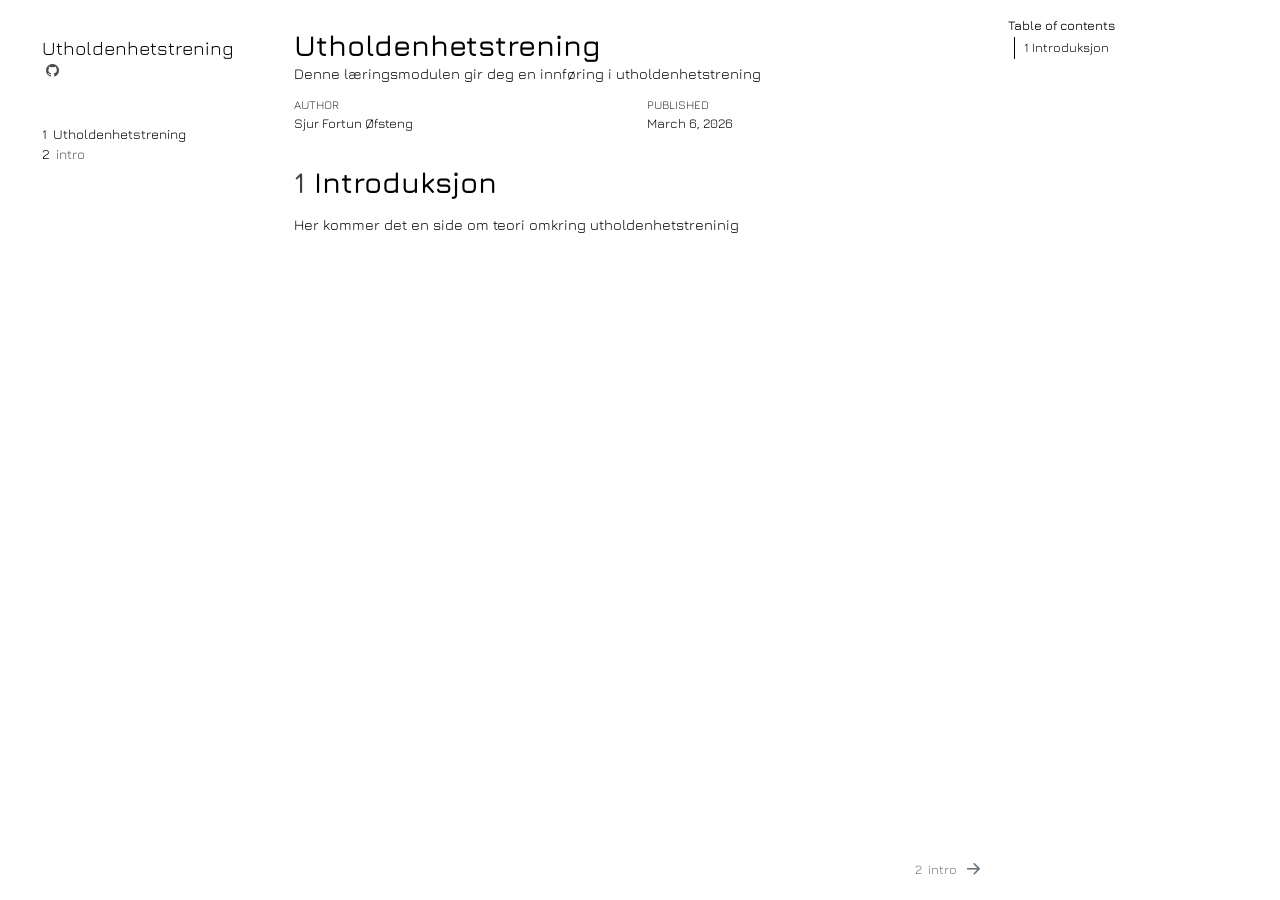
==== _book/index.html @ 1fb21ad9 "set up" ====
<!DOCTYPE html>
<html xmlns="http://www.w3.org/1999/xhtml" lang="en" xml:lang="en"><head>

<meta charset="utf-8">
<meta name="generator" content="quarto-1.8.25">

<meta name="viewport" content="width=device-width, initial-scale=1.0, user-scalable=yes">

<meta name="author" content="Sjur Fortun Øfsteng">
<meta name="dcterms.date" content="2026-03-06">
<meta name="description" content="Denne læringsmodulen gir deg en innføring i utholdenhetstrening">

<title>Utholdenhetstrening</title>
<style>
code{white-space: pre-wrap;}
span.smallcaps{font-variant: small-caps;}
div.columns{display: flex; gap: min(4vw, 1.5em);}
div.column{flex: auto; overflow-x: auto;}
div.hanging-indent{margin-left: 1.5em; text-indent: -1.5em;}
ul.task-list{list-style: none;}
ul.task-list li input[type="checkbox"] {
  width: 0.8em;
  margin: 0 0.8em 0.2em -1em; /* quarto-specific, see https://github.com/quarto-dev/quarto-cli/issues/4556 */ 
  vertical-align: middle;
}
</style>


<script src="site_libs/quarto-nav/quarto-nav.js"></script>
<script src="site_libs/quarto-nav/headroom.min.js"></script>
<script src="site_libs/clipboard/clipboard.min.js"></script>
<script src="site_libs/quarto-search/autocomplete.umd.js"></script>
<script src="site_libs/quarto-search/fuse.min.js"></script>
<script src="site_libs/quarto-search/quarto-search.js"></script>
<meta name="quarto:offset" content="./">
<link href="./01-intro.html" rel="next">
<script src="site_libs/quarto-html/quarto.js" type="module"></script>
<script src="site_libs/quarto-html/tabsets/tabsets.js" type="module"></script>
<script src="site_libs/quarto-html/axe/axe-check.js" type="module"></script>
<script src="site_libs/quarto-html/popper.min.js"></script>
<script src="site_libs/quarto-html/tippy.umd.min.js"></script>
<script src="site_libs/quarto-html/anchor.min.js"></script>
<link href="site_libs/quarto-html/tippy.css" rel="stylesheet">
<link href="site_libs/quarto-html/quarto-syntax-highlighting-7b89279ff1a6dce999919e0e67d4d9ec.css" rel="stylesheet" class="quarto-color-scheme" id="quarto-text-highlighting-styles">
<link href="site_libs/quarto-html/quarto-syntax-highlighting-dark-707d8167ce6003fca903bfe2be84ab7f.css" rel="stylesheet" class="quarto-color-scheme quarto-color-alternate" id="quarto-text-highlighting-styles">
<link href="site_libs/quarto-html/quarto-syntax-highlighting-7b89279ff1a6dce999919e0e67d4d9ec.css" rel="stylesheet" class="quarto-color-scheme-extra" id="quarto-text-highlighting-styles">
<script src="site_libs/bootstrap/bootstrap.min.js"></script>
<link href="site_libs/bootstrap/bootstrap-icons.css" rel="stylesheet">
<link href="site_libs/bootstrap/bootstrap-09a866b5fc43fedd8d97cc95d4bc266a.min.css" rel="stylesheet" append-hash="true" class="quarto-color-scheme" id="quarto-bootstrap" data-mode="light">
<link href="site_libs/bootstrap/bootstrap-dark-09a866b5fc43fedd8d97cc95d4bc266a.min.css" rel="stylesheet" append-hash="true" class="quarto-color-scheme quarto-color-alternate" id="quarto-bootstrap" data-mode="light">
<link href="site_libs/bootstrap/bootstrap-09a866b5fc43fedd8d97cc95d4bc266a.min.css" rel="stylesheet" append-hash="true" class="quarto-color-scheme-extra" id="quarto-bootstrap" data-mode="light">
<script id="quarto-search-options" type="application/json">{
  "location": "sidebar",
  "copy-button": false,
  "collapse-after": 3,
  "panel-placement": "start",
  "type": "textbox",
  "limit": 50,
  "keyboard-shortcut": [
    "f",
    "/",
    "s"
  ],
  "show-item-context": false,
  "language": {
    "search-no-results-text": "No results",
    "search-matching-documents-text": "matching documents",
    "search-copy-link-title": "Copy link to search",
    "search-hide-matches-text": "Hide additional matches",
    "search-more-match-text": "more match in this document",
    "search-more-matches-text": "more matches in this document",
    "search-clear-button-title": "Clear",
    "search-text-placeholder": "",
    "search-detached-cancel-button-title": "Cancel",
    "search-submit-button-title": "Submit",
    "search-label": "Search"
  }
}</script>


</head>

<body class="nav-sidebar floating quarto-light">

<div id="quarto-search-results"></div>
  <header id="quarto-header" class="headroom fixed-top">
  <nav class="quarto-secondary-nav">
    <div class="container-fluid d-flex">
      <button type="button" class="quarto-btn-toggle btn" data-bs-toggle="collapse" role="button" data-bs-target=".quarto-sidebar-collapse-item" aria-controls="quarto-sidebar" aria-expanded="false" aria-label="Toggle sidebar navigation" onclick="if (window.quartoToggleHeadroom) { window.quartoToggleHeadroom(); }">
        <i class="bi bi-layout-text-sidebar-reverse"></i>
      </button>
        <nav class="quarto-page-breadcrumbs" aria-label="breadcrumb"><ol class="breadcrumb"><li class="breadcrumb-item"><a href="./index.html"><span class="chapter-number">1</span>&nbsp; <span class="chapter-title">Utholdenhetstrening</span></a></li></ol></nav>
        <a class="flex-grow-1" role="navigation" data-bs-toggle="collapse" data-bs-target=".quarto-sidebar-collapse-item" aria-controls="quarto-sidebar" aria-expanded="false" aria-label="Toggle sidebar navigation" onclick="if (window.quartoToggleHeadroom) { window.quartoToggleHeadroom(); }">      
        </a>
      <button type="button" class="btn quarto-search-button" aria-label="Search" onclick="window.quartoOpenSearch();">
        <i class="bi bi-search"></i>
      </button>
    </div>
  </nav>
</header>
<!-- content -->
<div id="quarto-content" class="quarto-container page-columns page-rows-contents page-layout-article">
<!-- sidebar -->
  <nav id="quarto-sidebar" class="sidebar collapse collapse-horizontal quarto-sidebar-collapse-item sidebar-navigation floating overflow-auto">
    <div class="pt-lg-2 mt-2 text-left sidebar-header sidebar-header-stacked">
      <a href="./index.html" class="sidebar-logo-link">
      </a>
    <div class="sidebar-title mb-0 py-0">
      <a href="./">Utholdenhetstrening</a> 
        <div class="sidebar-tools-main">
    <a href="https://github.com/sjurjo/mit-end" title="Source Code" class="quarto-navigation-tool px-1" aria-label="Source Code"><i class="bi bi-github"></i></a>
</div>
    </div>
      </div>
        <div class="mt-2 flex-shrink-0 align-items-center">
        <div class="sidebar-search">
        <div id="quarto-search" class="" title="Search"></div>
        </div>
        </div>
    <div class="sidebar-menu-container"> 
    <ul class="list-unstyled mt-1">
        <li class="sidebar-item">
  <div class="sidebar-item-container"> 
  <a href="./index.html" class="sidebar-item-text sidebar-link active">
 <span class="menu-text"><span class="chapter-number">1</span>&nbsp; <span class="chapter-title">Utholdenhetstrening</span></span></a>
  </div>
</li>
        <li class="sidebar-item">
  <div class="sidebar-item-container"> 
  <a href="./01-intro.html" class="sidebar-item-text sidebar-link">
 <span class="menu-text"><span class="chapter-number">2</span>&nbsp; <span class="chapter-title">intro</span></span></a>
  </div>
</li>
    </ul>
    </div>
</nav>
<div id="quarto-sidebar-glass" class="quarto-sidebar-collapse-item" data-bs-toggle="collapse" data-bs-target=".quarto-sidebar-collapse-item"></div>
<!-- margin-sidebar -->
    <div id="quarto-margin-sidebar" class="sidebar margin-sidebar">
        <nav id="TOC" role="doc-toc" class="toc-active">
    <h2 id="toc-title">Table of contents</h2>
   
  <ul>
  <li><a href="#introduksjon" id="toc-introduksjon" class="nav-link active" data-scroll-target="#introduksjon"><span class="header-section-number">1</span> Introduksjon</a></li>
  </ul>
</nav>
    </div>
<!-- main -->
<main class="content" id="quarto-document-content">

<header id="title-block-header" class="quarto-title-block default">
<div class="quarto-title">
<h1 class="title">Utholdenhetstrening</h1>
</div>

<div>
  <div class="description">
    Denne læringsmodulen gir deg en innføring i utholdenhetstrening
  </div>
</div>


<div class="quarto-title-meta">

    <div>
    <div class="quarto-title-meta-heading">Author</div>
    <div class="quarto-title-meta-contents">
             <p>Sjur Fortun Øfsteng </p>
          </div>
  </div>
    
    <div>
    <div class="quarto-title-meta-heading">Published</div>
    <div class="quarto-title-meta-contents">
      <p class="date">March 6, 2026</p>
    </div>
  </div>
  
    
  </div>
  


</header>


<section id="introduksjon" class="level1" data-number="1">
<h1 data-number="1"><span class="header-section-number">1</span> Introduksjon</h1>
<p>Her kommer det en side om teori omkring utholdenhetstreninig</p>


</section>

</main> <!-- /main -->
<script id="quarto-html-after-body" type="application/javascript">
  window.document.addEventListener("DOMContentLoaded", function (event) {
    const icon = "";
    const anchorJS = new window.AnchorJS();
    anchorJS.options = {
      placement: 'right',
      icon: icon
    };
    anchorJS.add('.anchored');
    const isCodeAnnotation = (el) => {
      for (const clz of el.classList) {
        if (clz.startsWith('code-annotation-')) {                     
          return true;
        }
      }
      return false;
    }
    const onCopySuccess = function(e) {
      // button target
      const button = e.trigger;
      // don't keep focus
      button.blur();
      // flash "checked"
      button.classList.add('code-copy-button-checked');
      var currentTitle = button.getAttribute("title");
      button.setAttribute("title", "Copied!");
      let tooltip;
      if (window.bootstrap) {
        button.setAttribute("data-bs-toggle", "tooltip");
        button.setAttribute("data-bs-placement", "left");
        button.setAttribute("data-bs-title", "Copied!");
        tooltip = new bootstrap.Tooltip(button, 
          { trigger: "manual", 
            customClass: "code-copy-button-tooltip",
            offset: [0, -8]});
        tooltip.show();    
      }
      setTimeout(function() {
        if (tooltip) {
          tooltip.hide();
          button.removeAttribute("data-bs-title");
          button.removeAttribute("data-bs-toggle");
          button.removeAttribute("data-bs-placement");
        }
        button.setAttribute("title", currentTitle);
        button.classList.remove('code-copy-button-checked');
      }, 1000);
      // clear code selection
      e.clearSelection();
    }
    const getTextToCopy = function(trigger) {
      const outerScaffold = trigger.parentElement.cloneNode(true);
      const codeEl = outerScaffold.querySelector('code');
      for (const childEl of codeEl.children) {
        if (isCodeAnnotation(childEl)) {
          childEl.remove();
        }
      }
      return codeEl.innerText;
    }
    const clipboard = new window.ClipboardJS('.code-copy-button:not([data-in-quarto-modal])', {
      text: getTextToCopy
    });
    clipboard.on('success', onCopySuccess);
    if (window.document.getElementById('quarto-embedded-source-code-modal')) {
      const clipboardModal = new window.ClipboardJS('.code-copy-button[data-in-quarto-modal]', {
        text: getTextToCopy,
        container: window.document.getElementById('quarto-embedded-source-code-modal')
      });
      clipboardModal.on('success', onCopySuccess);
    }
      var localhostRegex = new RegExp(/^(?:http|https):\/\/localhost\:?[0-9]*\//);
      var mailtoRegex = new RegExp(/^mailto:/);
        var filterRegex = new RegExp('/' + window.location.host + '/');
      var isInternal = (href) => {
          return filterRegex.test(href) || localhostRegex.test(href) || mailtoRegex.test(href);
      }
      // Inspect non-navigation links and adorn them if external
     var links = window.document.querySelectorAll('a[href]:not(.nav-link):not(.navbar-brand):not(.toc-action):not(.sidebar-link):not(.sidebar-item-toggle):not(.pagination-link):not(.no-external):not([aria-hidden]):not(.dropdown-item):not(.quarto-navigation-tool):not(.about-link)');
      for (var i=0; i<links.length; i++) {
        const link = links[i];
        if (!isInternal(link.href)) {
          // undo the damage that might have been done by quarto-nav.js in the case of
          // links that we want to consider external
          if (link.dataset.originalHref !== undefined) {
            link.href = link.dataset.originalHref;
          }
        }
      }
    function tippyHover(el, contentFn, onTriggerFn, onUntriggerFn) {
      const config = {
        allowHTML: true,
        maxWidth: 500,
        delay: 100,
        arrow: false,
        appendTo: function(el) {
            return el.parentElement;
        },
        interactive: true,
        interactiveBorder: 10,
        theme: 'quarto',
        placement: 'bottom-start',
      };
      if (contentFn) {
        config.content = contentFn;
      }
      if (onTriggerFn) {
        config.onTrigger = onTriggerFn;
      }
      if (onUntriggerFn) {
        config.onUntrigger = onUntriggerFn;
      }
      window.tippy(el, config); 
    }
    const noterefs = window.document.querySelectorAll('a[role="doc-noteref"]');
    for (var i=0; i<noterefs.length; i++) {
      const ref = noterefs[i];
      tippyHover(ref, function() {
        // use id or data attribute instead here
        let href = ref.getAttribute('data-footnote-href') || ref.getAttribute('href');
        try { href = new URL(href).hash; } catch {}
        const id = href.replace(/^#\/?/, "");
        const note = window.document.getElementById(id);
        if (note) {
          return note.innerHTML;
        } else {
          return "";
        }
      });
    }
    const xrefs = window.document.querySelectorAll('a.quarto-xref');
    const processXRef = (id, note) => {
      // Strip column container classes
      const stripColumnClz = (el) => {
        el.classList.remove("page-full", "page-columns");
        if (el.children) {
          for (const child of el.children) {
            stripColumnClz(child);
          }
        }
      }
      stripColumnClz(note)
      if (id === null || id.startsWith('sec-')) {
        // Special case sections, only their first couple elements
        const container = document.createElement("div");
        if (note.children && note.children.length > 2) {
          container.appendChild(note.children[0].cloneNode(true));
          for (let i = 1; i < note.children.length; i++) {
            const child = note.children[i];
            if (child.tagName === "P" && child.innerText === "") {
              continue;
            } else {
              container.appendChild(child.cloneNode(true));
              break;
            }
          }
          if (window.Quarto?.typesetMath) {
            window.Quarto.typesetMath(container);
          }
          return container.innerHTML
        } else {
          if (window.Quarto?.typesetMath) {
            window.Quarto.typesetMath(note);
          }
          return note.innerHTML;
        }
      } else {
        // Remove any anchor links if they are present
        const anchorLink = note.querySelector('a.anchorjs-link');
        if (anchorLink) {
          anchorLink.remove();
        }
        if (window.Quarto?.typesetMath) {
          window.Quarto.typesetMath(note);
        }
        if (note.classList.contains("callout")) {
          return note.outerHTML;
        } else {
          return note.innerHTML;
        }
      }
    }
    for (var i=0; i<xrefs.length; i++) {
      const xref = xrefs[i];
      tippyHover(xref, undefined, function(instance) {
        instance.disable();
        let url = xref.getAttribute('href');
        let hash = undefined; 
        if (url.startsWith('#')) {
          hash = url;
        } else {
          try { hash = new URL(url).hash; } catch {}
        }
        if (hash) {
          const id = hash.replace(/^#\/?/, "");
          const note = window.document.getElementById(id);
          if (note !== null) {
            try {
              const html = processXRef(id, note.cloneNode(true));
              instance.setContent(html);
            } finally {
              instance.enable();
              instance.show();
            }
          } else {
            // See if we can fetch this
            fetch(url.split('#')[0])
            .then(res => res.text())
            .then(html => {
              const parser = new DOMParser();
              const htmlDoc = parser.parseFromString(html, "text/html");
              const note = htmlDoc.getElementById(id);
              if (note !== null) {
                const html = processXRef(id, note);
                instance.setContent(html);
              } 
            }).finally(() => {
              instance.enable();
              instance.show();
            });
          }
        } else {
          // See if we can fetch a full url (with no hash to target)
          // This is a special case and we should probably do some content thinning / targeting
          fetch(url)
          .then(res => res.text())
          .then(html => {
            const parser = new DOMParser();
            const htmlDoc = parser.parseFromString(html, "text/html");
            const note = htmlDoc.querySelector('main.content');
            if (note !== null) {
              // This should only happen for chapter cross references
              // (since there is no id in the URL)
              // remove the first header
              if (note.children.length > 0 && note.children[0].tagName === "HEADER") {
                note.children[0].remove();
              }
              const html = processXRef(null, note);
              instance.setContent(html);
            } 
          }).finally(() => {
            instance.enable();
            instance.show();
          });
        }
      }, function(instance) {
      });
    }
        let selectedAnnoteEl;
        const selectorForAnnotation = ( cell, annotation) => {
          let cellAttr = 'data-code-cell="' + cell + '"';
          let lineAttr = 'data-code-annotation="' +  annotation + '"';
          const selector = 'span[' + cellAttr + '][' + lineAttr + ']';
          return selector;
        }
        const selectCodeLines = (annoteEl) => {
          const doc = window.document;
          const targetCell = annoteEl.getAttribute("data-target-cell");
          const targetAnnotation = annoteEl.getAttribute("data-target-annotation");
          const annoteSpan = window.document.querySelector(selectorForAnnotation(targetCell, targetAnnotation));
          const lines = annoteSpan.getAttribute("data-code-lines").split(",");
          const lineIds = lines.map((line) => {
            return targetCell + "-" + line;
          })
          let top = null;
          let height = null;
          let parent = null;
          if (lineIds.length > 0) {
              //compute the position of the single el (top and bottom and make a div)
              const el = window.document.getElementById(lineIds[0]);
              top = el.offsetTop;
              height = el.offsetHeight;
              parent = el.parentElement.parentElement;
            if (lineIds.length > 1) {
              const lastEl = window.document.getElementById(lineIds[lineIds.length - 1]);
              const bottom = lastEl.offsetTop + lastEl.offsetHeight;
              height = bottom - top;
            }
            if (top !== null && height !== null && parent !== null) {
              // cook up a div (if necessary) and position it 
              let div = window.document.getElementById("code-annotation-line-highlight");
              if (div === null) {
                div = window.document.createElement("div");
                div.setAttribute("id", "code-annotation-line-highlight");
                div.style.position = 'absolute';
                parent.appendChild(div);
              }
              div.style.top = top - 2 + "px";
              div.style.height = height + 4 + "px";
              div.style.left = 0;
              let gutterDiv = window.document.getElementById("code-annotation-line-highlight-gutter");
              if (gutterDiv === null) {
                gutterDiv = window.document.createElement("div");
                gutterDiv.setAttribute("id", "code-annotation-line-highlight-gutter");
                gutterDiv.style.position = 'absolute';
                const codeCell = window.document.getElementById(targetCell);
                const gutter = codeCell.querySelector('.code-annotation-gutter');
                gutter.appendChild(gutterDiv);
              }
              gutterDiv.style.top = top - 2 + "px";
              gutterDiv.style.height = height + 4 + "px";
            }
            selectedAnnoteEl = annoteEl;
          }
        };
        const unselectCodeLines = () => {
          const elementsIds = ["code-annotation-line-highlight", "code-annotation-line-highlight-gutter"];
          elementsIds.forEach((elId) => {
            const div = window.document.getElementById(elId);
            if (div) {
              div.remove();
            }
          });
          selectedAnnoteEl = undefined;
        };
          // Handle positioning of the toggle
      window.addEventListener(
        "resize",
        throttle(() => {
          elRect = undefined;
          if (selectedAnnoteEl) {
            selectCodeLines(selectedAnnoteEl);
          }
        }, 10)
      );
      function throttle(fn, ms) {
      let throttle = false;
      let timer;
        return (...args) => {
          if(!throttle) { // first call gets through
              fn.apply(this, args);
              throttle = true;
          } else { // all the others get throttled
              if(timer) clearTimeout(timer); // cancel #2
              timer = setTimeout(() => {
                fn.apply(this, args);
                timer = throttle = false;
              }, ms);
          }
        };
      }
        // Attach click handler to the DT
        const annoteDls = window.document.querySelectorAll('dt[data-target-cell]');
        for (const annoteDlNode of annoteDls) {
          annoteDlNode.addEventListener('click', (event) => {
            const clickedEl = event.target;
            if (clickedEl !== selectedAnnoteEl) {
              unselectCodeLines();
              const activeEl = window.document.querySelector('dt[data-target-cell].code-annotation-active');
              if (activeEl) {
                activeEl.classList.remove('code-annotation-active');
              }
              selectCodeLines(clickedEl);
              clickedEl.classList.add('code-annotation-active');
            } else {
              // Unselect the line
              unselectCodeLines();
              clickedEl.classList.remove('code-annotation-active');
            }
          });
        }
    const findCites = (el) => {
      const parentEl = el.parentElement;
      if (parentEl) {
        const cites = parentEl.dataset.cites;
        if (cites) {
          return {
            el,
            cites: cites.split(' ')
          };
        } else {
          return findCites(el.parentElement)
        }
      } else {
        return undefined;
      }
    };
    var bibliorefs = window.document.querySelectorAll('a[role="doc-biblioref"]');
    for (var i=0; i<bibliorefs.length; i++) {
      const ref = bibliorefs[i];
      const citeInfo = findCites(ref);
      if (citeInfo) {
        tippyHover(citeInfo.el, function() {
          var popup = window.document.createElement('div');
          citeInfo.cites.forEach(function(cite) {
            var citeDiv = window.document.createElement('div');
            citeDiv.classList.add('hanging-indent');
            citeDiv.classList.add('csl-entry');
            var biblioDiv = window.document.getElementById('ref-' + cite);
            if (biblioDiv) {
              citeDiv.innerHTML = biblioDiv.innerHTML;
            }
            popup.appendChild(citeDiv);
          });
          return popup.innerHTML;
        });
      }
    }
  });
  </script>
<nav class="page-navigation">
  <div class="nav-page nav-page-previous">
  </div>
  <div class="nav-page nav-page-next">
      <a href="./01-intro.html" class="pagination-link" aria-label="intro">
        <span class="nav-page-text"><span class="chapter-number">2</span>&nbsp; <span class="chapter-title">intro</span></span> <i class="bi bi-arrow-right-short"></i>
      </a>
  </div>
</nav>
</div> <!-- /content -->




</body></html>
---- _book/site_libs/quarto-html/tippy.css ----
.tippy-box[data-animation=fade][data-state=hidden]{opacity:0}[data-tippy-root]{max-width:calc(100vw - 10px)}.tippy-box{position:relative;background-color:#333;color:#fff;border-radius:4px;font-size:14px;line-height:1.4;white-space:normal;outline:0;transition-property:transform,visibility,opacity}.tippy-box[data-placement^=top]>.tippy-arrow{bottom:0}.tippy-box[data-placement^=top]>.tippy-arrow:before{bottom:-7px;left:0;border-width:8px 8px 0;border-top-color:initial;transform-origin:center top}.tippy-box[data-placement^=bottom]>.tippy-arrow{top:0}.tippy-box[data-placement^=bottom]>.tippy-arrow:before{top:-7px;left:0;border-width:0 8px 8px;border-bottom-color:initial;transform-origin:center bottom}.tippy-box[data-placement^=left]>.tippy-arrow{right:0}.tippy-box[data-placement^=left]>.tippy-arrow:before{border-width:8px 0 8px 8px;border-left-color:initial;right:-7px;transform-origin:center left}.tippy-box[data-placement^=right]>.tippy-arrow{left:0}.tippy-box[data-placement^=right]>.tippy-arrow:before{left:-7px;border-width:8px 8px 8px 0;border-right-color:initial;transform-origin:center right}.tippy-box[data-inertia][data-state=visible]{transition-timing-function:cubic-bezier(.54,1.5,.38,1.11)}.tippy-arrow{width:16px;height:16px;color:#333}.tippy-arrow:before{content:"";position:absolute;border-color:transparent;border-style:solid}.tippy-content{position:relative;padding:5px 9px;z-index:1}
---- _book/site_libs/quarto-html/quarto-syntax-highlighting-7b89279ff1a6dce999919e0e67d4d9ec.css ----
/* quarto syntax highlight colors */
:root {
  --quarto-hl-ot-color: #003B4F;
  --quarto-hl-at-color: #657422;
  --quarto-hl-ss-color: #20794D;
  --quarto-hl-an-color: #5E5E5E;
  --quarto-hl-fu-color: #4758AB;
  --quarto-hl-st-color: #20794D;
  --quarto-hl-cf-color: #003B4F;
  --quarto-hl-op-color: #5E5E5E;
  --quarto-hl-er-color: #AD0000;
  --quarto-hl-bn-color: #AD0000;
  --quarto-hl-al-color: #AD0000;
  --quarto-hl-va-color: #111111;
  --quarto-hl-bu-color: inherit;
  --quarto-hl-ex-color: inherit;
  --quarto-hl-pp-color: #AD0000;
  --quarto-hl-in-color: #5E5E5E;
  --quarto-hl-vs-color: #20794D;
  --quarto-hl-wa-color: #5E5E5E;
  --quarto-hl-do-color: #5E5E5E;
  --quarto-hl-im-color: #00769E;
  --quarto-hl-ch-color: #20794D;
  --quarto-hl-dt-color: #AD0000;
  --quarto-hl-fl-color: #AD0000;
  --quarto-hl-co-color: #5E5E5E;
  --quarto-hl-cv-color: #5E5E5E;
  --quarto-hl-cn-color: #8f5902;
  --quarto-hl-sc-color: #5E5E5E;
  --quarto-hl-dv-color: #AD0000;
  --quarto-hl-kw-color: #003B4F;
}

/* other quarto variables */
:root {
  --quarto-font-monospace: SFMono-Regular, Menlo, Monaco, Consolas, "Liberation Mono", "Courier New", monospace;
}

/* syntax highlight based on Pandoc's rules */
pre > code.sourceCode > span {
  color: #003B4F;
}

code.sourceCode > span {
  color: #003B4F;
}

div.sourceCode,
div.sourceCode pre.sourceCode {
  color: #003B4F;
}

/* Normal */
code span {
  color: #003B4F;
}

/* Alert */
code span.al {
  color: #AD0000;
  font-style: inherit;
}

/* Annotation */
code span.an {
  color: #5E5E5E;
  font-style: inherit;
}

/* Attribute */
code span.at {
  color: #657422;
  font-style: inherit;
}

/* BaseN */
code span.bn {
  color: #AD0000;
  font-style: inherit;
}

/* BuiltIn */
code span.bu {
  font-style: inherit;
}

/* ControlFlow */
code span.cf {
  color: #003B4F;
  font-weight: bold;
  font-style: inherit;
}

/* Char */
code span.ch {
  color: #20794D;
  font-style: inherit;
}

/* Constant */
code span.cn {
  color: #8f5902;
  font-style: inherit;
}

/* Comment */
code span.co {
  color: #5E5E5E;
  font-style: inherit;
}

/* CommentVar */
code span.cv {
  color: #5E5E5E;
  font-style: italic;
}

/* Documentation */
code span.do {
  color: #5E5E5E;
  font-style: italic;
}

/* DataType */
code span.dt {
  color: #AD0000;
  font-style: inherit;
}

/* DecVal */
code span.dv {
  color: #AD0000;
  font-style: inherit;
}

/* Error */
code span.er {
  color: #AD0000;
  font-style: inherit;
}

/* Extension */
code span.ex {
  font-style: inherit;
}

/* Float */
code span.fl {
  color: #AD0000;
  font-style: inherit;
}

/* Function */
code span.fu {
  color: #4758AB;
  font-style: inherit;
}

/* Import */
code span.im {
  color: #00769E;
  font-style: inherit;
}

/* Information */
code span.in {
  color: #5E5E5E;
  font-style: inherit;
}

/* Keyword */
code span.kw {
  color: #003B4F;
  font-weight: bold;
  font-style: inherit;
}

/* Operator */
code span.op {
  color: #5E5E5E;
  font-style: inherit;
}

/* Other */
code span.ot {
  color: #003B4F;
  font-style: inherit;
}

/* Preprocessor */
code span.pp {
  color: #AD0000;
  font-style: inherit;
}

/* SpecialChar */
code span.sc {
  color: #5E5E5E;
  font-style: inherit;
}

/* SpecialString */
code span.ss {
  color: #20794D;
  font-style: inherit;
}

/* String */
code span.st {
  color: #20794D;
  font-style: inherit;
}

/* Variable */
code span.va {
  color: #111111;
  font-style: inherit;
}

/* VerbatimString */
code span.vs {
  color: #20794D;
  font-style: inherit;
}

/* Warning */
code span.wa {
  color: #5E5E5E;
  font-style: italic;
}

.prevent-inlining {
  content: "</";
}

/*# sourceMappingURL=3944bc705cfaf4c80e56f77c5205168a.css.map */
---- _book/site_libs/quarto-html/quarto-syntax-highlighting-dark-707d8167ce6003fca903bfe2be84ab7f.css ----
/* quarto syntax highlight colors */
:root {
  --quarto-hl-al-color: #f07178;
  --quarto-hl-an-color: #d4d0ab;
  --quarto-hl-at-color: #00e0e0;
  --quarto-hl-bn-color: #d4d0ab;
  --quarto-hl-bu-color: #abe338;
  --quarto-hl-ch-color: #abe338;
  --quarto-hl-co-color: #f8f8f2;
  --quarto-hl-cv-color: #ffd700;
  --quarto-hl-cn-color: #ffd700;
  --quarto-hl-cf-color: #ffa07a;
  --quarto-hl-dt-color: #ffa07a;
  --quarto-hl-dv-color: #d4d0ab;
  --quarto-hl-do-color: #f8f8f2;
  --quarto-hl-er-color: #f07178;
  --quarto-hl-ex-color: #00e0e0;
  --quarto-hl-fl-color: #d4d0ab;
  --quarto-hl-fu-color: #ffa07a;
  --quarto-hl-im-color: #abe338;
  --quarto-hl-in-color: #d4d0ab;
  --quarto-hl-kw-color: #ffa07a;
  --quarto-hl-op-color: #ffa07a;
  --quarto-hl-ot-color: #00e0e0;
  --quarto-hl-pp-color: #dcc6e0;
  --quarto-hl-re-color: #00e0e0;
  --quarto-hl-sc-color: #abe338;
  --quarto-hl-ss-color: #abe338;
  --quarto-hl-st-color: #abe338;
  --quarto-hl-va-color: #00e0e0;
  --quarto-hl-vs-color: #abe338;
  --quarto-hl-wa-color: #dcc6e0;
}

/* other quarto variables */
:root {
  --quarto-font-monospace: SFMono-Regular, Menlo, Monaco, Consolas, "Liberation Mono", "Courier New", monospace;
}

/* syntax highlight based on Pandoc's rules */
pre > code.sourceCode > span {
  color: #f8f8f2;
}

code.sourceCode > span {
  color: #f8f8f2;
}

div.sourceCode,
div.sourceCode pre.sourceCode {
  color: #f8f8f2;
}

/* Normal */
code span {
  color: #f8f8f2;
}

/* Alert */
code span.al {
  color: #f07178;
}

/* Annotation */
code span.an {
  color: #d4d0ab;
}

/* Attribute */
code span.at {
  color: #00e0e0;
}

/* BaseN */
code span.bn {
  color: #d4d0ab;
}

/* BuiltIn */
code span.bu {
  color: #abe338;
}

/* ControlFlow */
code span.cf {
  font-weight: bold;
  color: #ffa07a;
}

/* Char */
code span.ch {
  color: #abe338;
}

/* Constant */
code span.cn {
  color: #ffd700;
}

/* Comment */
code span.co {
  font-style: italic;
  color: #f8f8f2;
}

/* CommentVar */
code span.cv {
  color: #ffd700;
}

/* Documentation */
code span.do {
  color: #f8f8f2;
}

/* DataType */
code span.dt {
  color: #ffa07a;
}

/* DecVal */
code span.dv {
  color: #d4d0ab;
}

/* Error */
code span.er {
  color: #f07178;
  text-decoration: underline;
}

/* Extension */
code span.ex {
  font-weight: bold;
  color: #00e0e0;
}

/* Float */
code span.fl {
  color: #d4d0ab;
}

/* Function */
code span.fu {
  color: #ffa07a;
}

/* Import */
code span.im {
  color: #abe338;
}

/* Information */
code span.in {
  color: #d4d0ab;
}

/* Keyword */
code span.kw {
  font-weight: bold;
  color: #ffa07a;
}

/* Operator */
code span.op {
  color: #ffa07a;
}

/* Other */
code span.ot {
  color: #00e0e0;
}

/* Preprocessor */
code span.pp {
  color: #dcc6e0;
}

/* RegionMarker */
code span.re {
  background-color: #f8f8f2;
  color: #00e0e0;
}

/* SpecialChar */
code span.sc {
  color: #abe338;
}

/* SpecialString */
code span.ss {
  color: #abe338;
}

/* String */
code span.st {
  color: #abe338;
}

/* Variable */
code span.va {
  color: #00e0e0;
}

/* VerbatimString */
code span.vs {
  color: #abe338;
}

/* Warning */
code span.wa {
  color: #dcc6e0;
}

.prevent-inlining {
  content: "</";
}

/*# sourceMappingURL=f5ab3bb6f5ded8da9f12dd3a91d3da26.css.map */
---- _book/site_libs/quarto-html/quarto-syntax-highlighting-7b89279ff1a6dce999919e0e67d4d9ec.css ----
/* quarto syntax highlight colors */
:root {
  --quarto-hl-ot-color: #003B4F;
  --quarto-hl-at-color: #657422;
  --quarto-hl-ss-color: #20794D;
  --quarto-hl-an-color: #5E5E5E;
  --quarto-hl-fu-color: #4758AB;
  --quarto-hl-st-color: #20794D;
  --quarto-hl-cf-color: #003B4F;
  --quarto-hl-op-color: #5E5E5E;
  --quarto-hl-er-color: #AD0000;
  --quarto-hl-bn-color: #AD0000;
  --quarto-hl-al-color: #AD0000;
  --quarto-hl-va-color: #111111;
  --quarto-hl-bu-color: inherit;
  --quarto-hl-ex-color: inherit;
  --quarto-hl-pp-color: #AD0000;
  --quarto-hl-in-color: #5E5E5E;
  --quarto-hl-vs-color: #20794D;
  --quarto-hl-wa-color: #5E5E5E;
  --quarto-hl-do-color: #5E5E5E;
  --quarto-hl-im-color: #00769E;
  --quarto-hl-ch-color: #20794D;
  --quarto-hl-dt-color: #AD0000;
  --quarto-hl-fl-color: #AD0000;
  --quarto-hl-co-color: #5E5E5E;
  --quarto-hl-cv-color: #5E5E5E;
  --quarto-hl-cn-color: #8f5902;
  --quarto-hl-sc-color: #5E5E5E;
  --quarto-hl-dv-color: #AD0000;
  --quarto-hl-kw-color: #003B4F;
}

/* other quarto variables */
:root {
  --quarto-font-monospace: SFMono-Regular, Menlo, Monaco, Consolas, "Liberation Mono", "Courier New", monospace;
}

/* syntax highlight based on Pandoc's rules */
pre > code.sourceCode > span {
  color: #003B4F;
}

code.sourceCode > span {
  color: #003B4F;
}

div.sourceCode,
div.sourceCode pre.sourceCode {
  color: #003B4F;
}

/* Normal */
code span {
  color: #003B4F;
}

/* Alert */
code span.al {
  color: #AD0000;
  font-style: inherit;
}

/* Annotation */
code span.an {
  color: #5E5E5E;
  font-style: inherit;
}

/* Attribute */
code span.at {
  color: #657422;
  font-style: inherit;
}

/* BaseN */
code span.bn {
  color: #AD0000;
  font-style: inherit;
}

/* BuiltIn */
code span.bu {
  font-style: inherit;
}

/* ControlFlow */
code span.cf {
  color: #003B4F;
  font-weight: bold;
  font-style: inherit;
}

/* Char */
code span.ch {
  color: #20794D;
  font-style: inherit;
}

/* Constant */
code span.cn {
  color: #8f5902;
  font-style: inherit;
}

/* Comment */
code span.co {
  color: #5E5E5E;
  font-style: inherit;
}

/* CommentVar */
code span.cv {
  color: #5E5E5E;
  font-style: italic;
}

/* Documentation */
code span.do {
  color: #5E5E5E;
  font-style: italic;
}

/* DataType */
code span.dt {
  color: #AD0000;
  font-style: inherit;
}

/* DecVal */
code span.dv {
  color: #AD0000;
  font-style: inherit;
}

/* Error */
code span.er {
  color: #AD0000;
  font-style: inherit;
}

/* Extension */
code span.ex {
  font-style: inherit;
}

/* Float */
code span.fl {
  color: #AD0000;
  font-style: inherit;
}

/* Function */
code span.fu {
  color: #4758AB;
  font-style: inherit;
}

/* Import */
code span.im {
  color: #00769E;
  font-style: inherit;
}

/* Information */
code span.in {
  color: #5E5E5E;
  font-style: inherit;
}

/* Keyword */
code span.kw {
  color: #003B4F;
  font-weight: bold;
  font-style: inherit;
}

/* Operator */
code span.op {
  color: #5E5E5E;
  font-style: inherit;
}

/* Other */
code span.ot {
  color: #003B4F;
  font-style: inherit;
}

/* Preprocessor */
code span.pp {
  color: #AD0000;
  font-style: inherit;
}

/* SpecialChar */
code span.sc {
  color: #5E5E5E;
  font-style: inherit;
}

/* SpecialString */
code span.ss {
  color: #20794D;
  font-style: inherit;
}

/* String */
code span.st {
  color: #20794D;
  font-style: inherit;
}

/* Variable */
code span.va {
  color: #111111;
  font-style: inherit;
}

/* VerbatimString */
code span.vs {
  color: #20794D;
  font-style: inherit;
}

/* Warning */
code span.wa {
  color: #5E5E5E;
  font-style: italic;
}

.prevent-inlining {
  content: "</";
}

/*# sourceMappingURL=3944bc705cfaf4c80e56f77c5205168a.css.map */
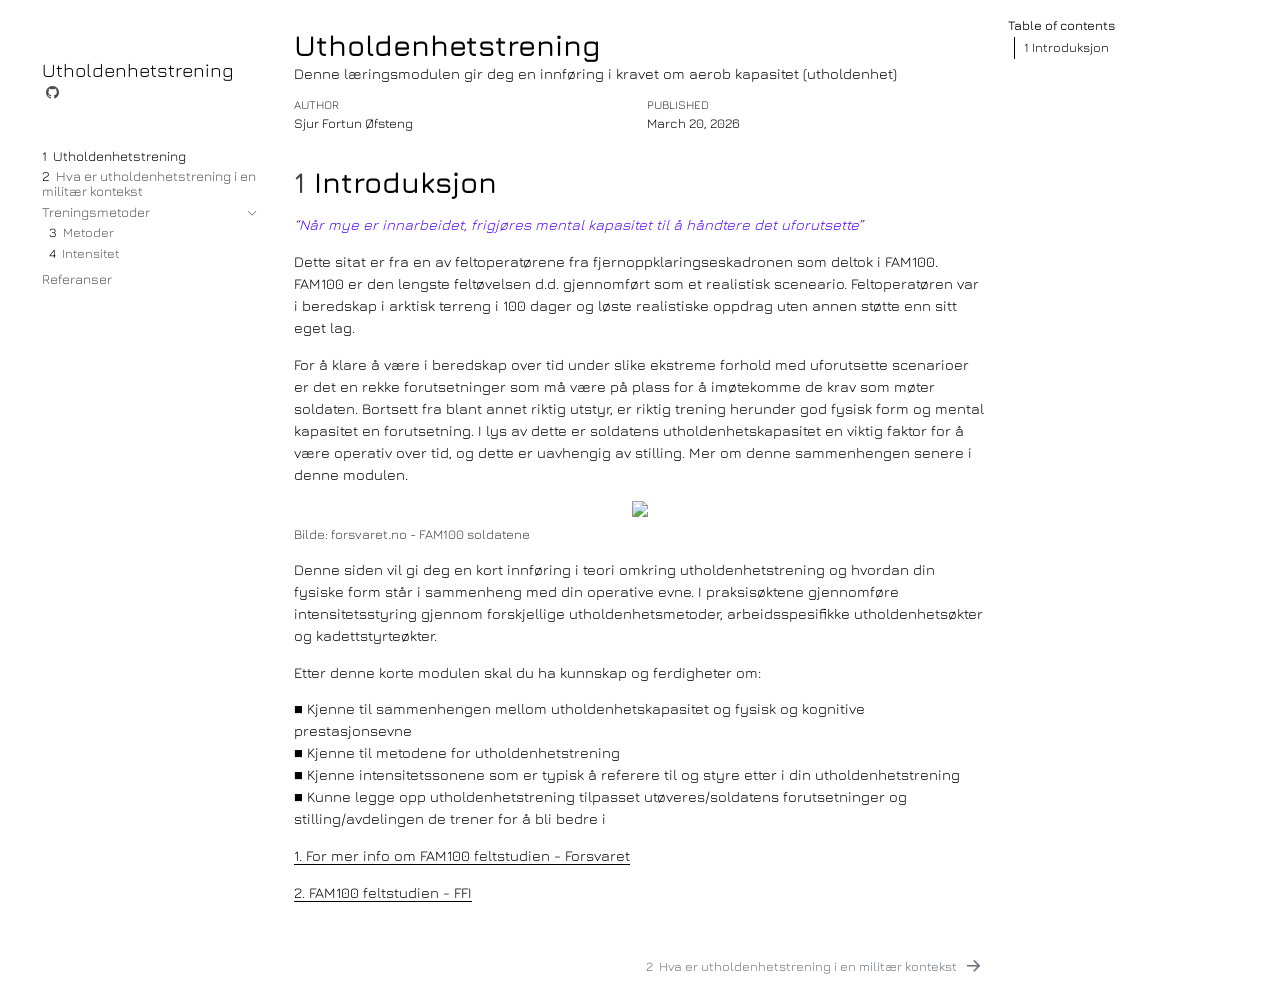
==== commit 01106ada: "update end" ====
--- a/_book/index.html
+++ b/_book/index.html
@@ -7,8 +7,8 @@
 <meta name="viewport" content="width=device-width, initial-scale=1.0, user-scalable=yes">
 
 <meta name="author" content="Sjur Fortun Øfsteng">
-<meta name="dcterms.date" content="2026-03-06">
-<meta name="description" content="Denne læringsmodulen gir deg en innføring i utholdenhetstrening">
+<meta name="dcterms.date" content="2026-03-20">
+<meta name="description" content="Denne læringsmodulen gir deg en innføring i kravet om aerob kapasitet (utholdenhet)">
 
 <title>Utholdenhetstrening</title>
 <style>
@@ -104,6 +104,8 @@
   <nav id="quarto-sidebar" class="sidebar collapse collapse-horizontal quarto-sidebar-collapse-item sidebar-navigation floating overflow-auto">
     <div class="pt-lg-2 mt-2 text-left sidebar-header sidebar-header-stacked">
       <a href="./index.html" class="sidebar-logo-link">
+      <img src="./resources\CISK.png" alt="" class="sidebar-logo light-content py-0 d-lg-inline d-none">
+      <img src="./resources\CISK.png" alt="" class="sidebar-logo dark-content py-0 d-lg-inline d-none">
       </a>
     <div class="sidebar-title mb-0 py-0">
       <a href="./">Utholdenhetstrening</a> 
@@ -128,7 +130,36 @@
         <li class="sidebar-item">
   <div class="sidebar-item-container"> 
   <a href="./01-intro.html" class="sidebar-item-text sidebar-link">
- <span class="menu-text"><span class="chapter-number">2</span>&nbsp; <span class="chapter-title">intro</span></span></a>
+ <span class="menu-text"><span class="chapter-number">2</span>&nbsp; <span class="chapter-title">Hva er utholdenhetstrening i en militær kontekst</span></span></a>
+  </div>
+</li>
+        <li class="sidebar-item sidebar-item-section">
+      <div class="sidebar-item-container"> 
+            <a class="sidebar-item-text sidebar-link text-start" data-bs-toggle="collapse" data-bs-target="#quarto-sidebar-section-1" role="navigation" aria-expanded="true">
+ <span class="menu-text">Treningsmetoder</span></a>
+          <a class="sidebar-item-toggle text-start" data-bs-toggle="collapse" data-bs-target="#quarto-sidebar-section-1" role="navigation" aria-expanded="true" aria-label="Toggle section">
+            <i class="bi bi-chevron-right ms-2"></i>
+          </a> 
+      </div>
+      <ul id="quarto-sidebar-section-1" class="collapse list-unstyled sidebar-section depth1 show">  
+          <li class="sidebar-item">
+  <div class="sidebar-item-container"> 
+  <a href="./02-exe.html" class="sidebar-item-text sidebar-link">
+ <span class="menu-text"><span class="chapter-number">3</span>&nbsp; <span class="chapter-title">Metoder</span></span></a>
+  </div>
+</li>
+          <li class="sidebar-item">
+  <div class="sidebar-item-container"> 
+  <a href="./03-intensity.html" class="sidebar-item-text sidebar-link">
+ <span class="menu-text"><span class="chapter-number">4</span>&nbsp; <span class="chapter-title">Intensitet</span></span></a>
+  </div>
+</li>
+      </ul>
+  </li>
+        <li class="sidebar-item">
+  <div class="sidebar-item-container"> 
+  <a href="./99-referanser.html" class="sidebar-item-text sidebar-link">
+ <span class="menu-text">Referanser</span></a>
   </div>
 </li>
     </ul>
@@ -155,7 +186,7 @@
 
 <div>
   <div class="description">
-    Denne læringsmodulen gir deg en innføring i utholdenhetstrening
+    Denne læringsmodulen gir deg en innføring i kravet om aerob kapasitet (utholdenhet)
   </div>
 </div>
 
@@ -172,7 +203,7 @@
     <div>
     <div class="quarto-title-meta-heading">Published</div>
     <div class="quarto-title-meta-contents">
-      <p class="date">March 6, 2026</p>
+      <p class="date">March 20, 2026</p>
     </div>
   </div>
   
@@ -186,7 +217,23 @@
 
 <section id="introduksjon" class="level1" data-number="1">
 <h1 data-number="1"><span class="header-section-number">1</span> Introduksjon</h1>
-<p>Her kommer det en side om teori omkring utholdenhetstreninig</p>
+<p><span style="color:#550fe3;"><em>“Når mye er innarbeidet, frigjøres mental kapasitet til å håndtere det uforutsette”</em></span></p>
+<p>Dette sitat er fra en av feltoperatørene fra fjernoppklaringseskadronen som deltok i FAM100. FAM100 er den lengste feltøvelsen d.d. gjennomført som et realistisk sceneario. Feltoperatøren var i beredskap i arktisk terreng i 100 dager og løste realistiske oppdrag uten annen støtte enn sitt eget lag.</p>
+<p>For å klare å være i beredskap over tid under slike ekstreme forhold med uforutsette scenarioer er det en rekke forutsetninger som må være på plass for å imøtekomme de krav som møter soldaten. Bortsett fra blant annet riktig utstyr, er riktig trening herunder god fysisk form og mental kapasitet en forutsetning. I lys av dette er soldatens utholdenhetskapasitet en viktig faktor for å være operativ over tid, og dette er uavhengig av stilling. Mer om denne sammenhengen senere i denne modulen.</p>
+<div class="quarto-figure quarto-figure-center">
+<figure class="figure">
+<p><img src="./resources/feltope.jpg" class="img-fluid figure-img"></p>
+<figcaption>Bilde: forsvaret.no - FAM100 soldatene</figcaption>
+</figure>
+</div>
+<p>Denne siden vil gi deg en kort innføring i teori omkring utholdenhetstrening og hvordan din fysiske form står i sammenheng med din operative evne. I praksisøktene gjennomføre intensitetsstyring gjennom forskjellige utholdenhetsmetoder, arbeidsspesifikke utholdenhetsøkter og kadettstyrteøkter.</p>
+<p>Etter denne korte modulen skal du ha kunnskap og ferdigheter om:</p>
+<p>■ Kjenne til sammenhengen mellom utholdenhetskapasitet og fysisk og kognitive prestasjonsevne<br>
+■ Kjenne til metodene for utholdenhetstrening<br>
+■ Kjenne intensitetssonene som er typisk å referere til og styre etter i din utholdenhetstrening<br>
+■ Kunne legge opp utholdenhetstrening tilpasset utøveres/soldatens forutsetninger og stilling/avdelingen de trener for å bli bedre i</p>
+<p><a href="https://www.forsvaret.no/aktuelt-og-presse/aktuelt/fam100-lederskap">1. For mer info om FAM100 feltstudien - Forsvaret</a></p>
+<p><a href="https://www.ffi.no/aktuelt/podkaster/hva-gjor-100-dager-i-vinterkrig-med-menneskekroppen">2. FAM100 feltstudien - FFI</a></p>
 
 
 </section>
@@ -596,8 +643,8 @@
   <div class="nav-page nav-page-previous">
   </div>
   <div class="nav-page nav-page-next">
-      <a href="./01-intro.html" class="pagination-link" aria-label="intro">
-        <span class="nav-page-text"><span class="chapter-number">2</span>&nbsp; <span class="chapter-title">intro</span></span> <i class="bi bi-arrow-right-short"></i>
+      <a href="./01-intro.html" class="pagination-link" aria-label="Hva er utholdenhetstrening i en militær kontekst">
+        <span class="nav-page-text"><span class="chapter-number">2</span>&nbsp; <span class="chapter-title">Hva er utholdenhetstrening i en militær kontekst</span></span> <i class="bi bi-arrow-right-short"></i>
       </a>
   </div>
 </nav>
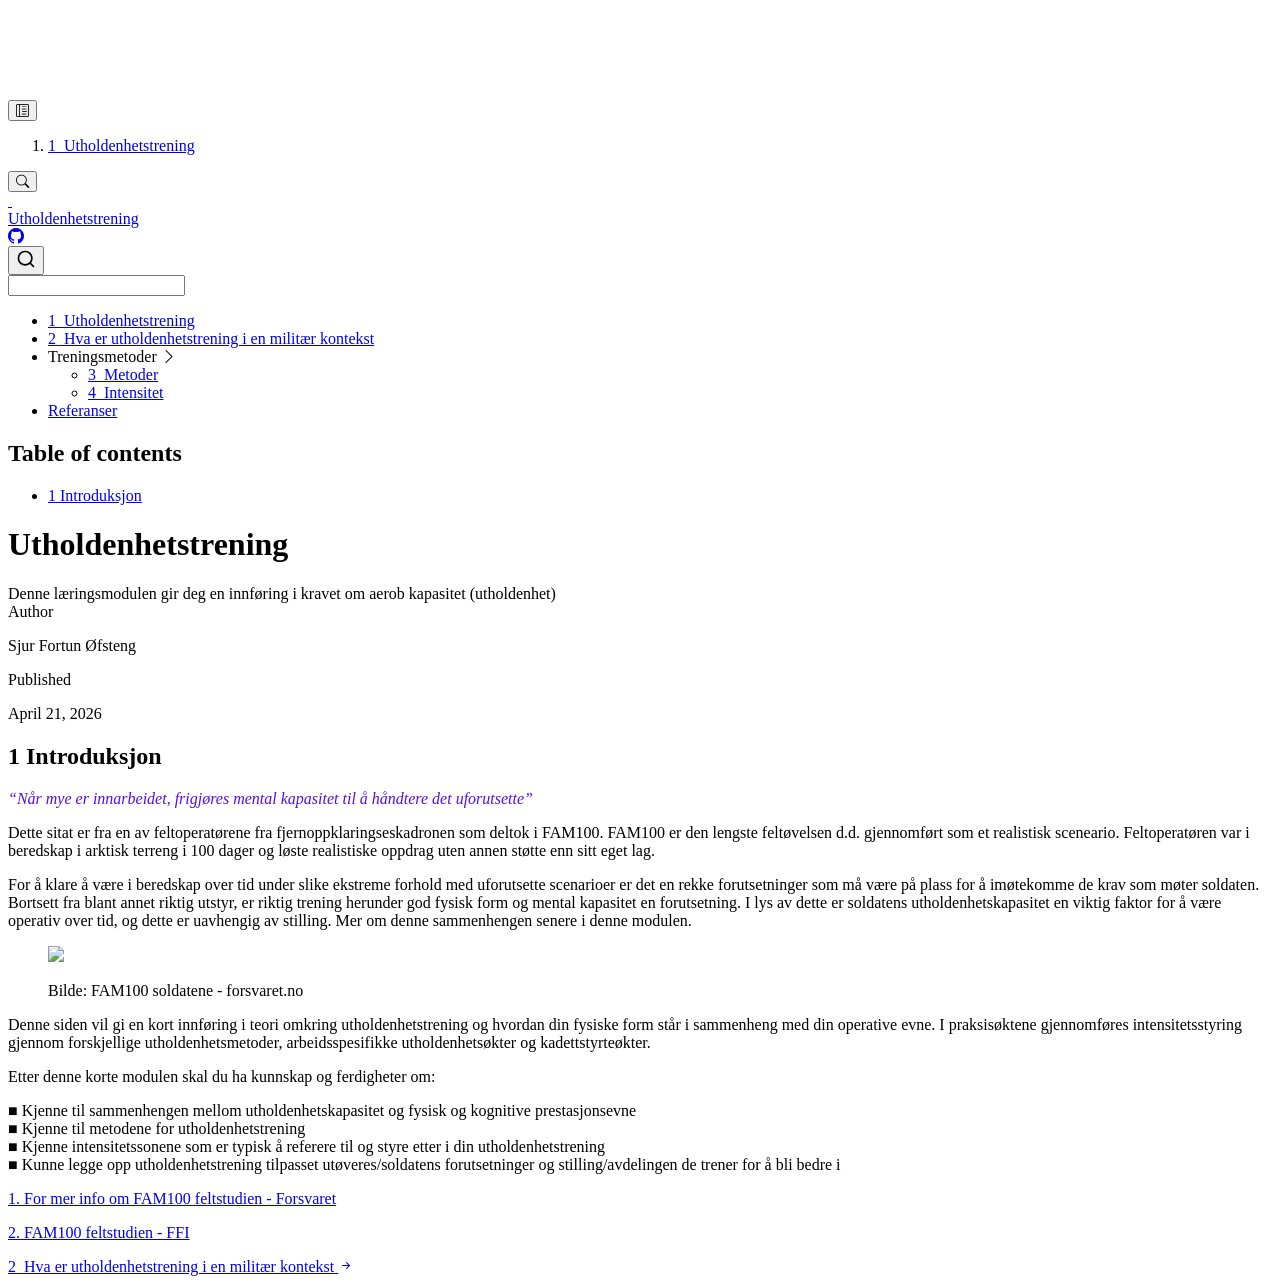
==== commit bc3ad2f3: "update lecture" ====
--- a/_book/index.html
+++ b/_book/index.html
@@ -2,16 +2,19 @@
 <html xmlns="http://www.w3.org/1999/xhtml" lang="en" xml:lang="en"><head>
 
 <meta charset="utf-8">
-<meta name="generator" content="quarto-1.8.25">
+<meta name="generator" content="quarto-1.9.36">
 
 <meta name="viewport" content="width=device-width, initial-scale=1.0, user-scalable=yes">
 
 <meta name="author" content="Sjur Fortun Øfsteng">
-<meta name="dcterms.date" content="2026-03-20">
+<meta name="dcterms.date" content="2026-04-21">
 <meta name="description" content="Denne læringsmodulen gir deg en innføring i kravet om aerob kapasitet (utholdenhet)">
 
 <title>Utholdenhetstrening</title>
 <style>
+/* Default styles provided by pandoc.
+** See https://pandoc.org/MANUAL.html#variables-for-html for config info.
+*/
 code{white-space: pre-wrap;}
 span.smallcaps{font-variant: small-caps;}
 div.columns{display: flex; gap: min(4vw, 1.5em);}
@@ -36,19 +39,18 @@
 <link href="./01-intro.html" rel="next">
 <script src="site_libs/quarto-html/quarto.js" type="module"></script>
 <script src="site_libs/quarto-html/tabsets/tabsets.js" type="module"></script>
-<script src="site_libs/quarto-html/axe/axe-check.js" type="module"></script>
 <script src="site_libs/quarto-html/popper.min.js"></script>
 <script src="site_libs/quarto-html/tippy.umd.min.js"></script>
 <script src="site_libs/quarto-html/anchor.min.js"></script>
 <link href="site_libs/quarto-html/tippy.css" rel="stylesheet">
-<link href="site_libs/quarto-html/quarto-syntax-highlighting-7b89279ff1a6dce999919e0e67d4d9ec.css" rel="stylesheet" class="quarto-color-scheme" id="quarto-text-highlighting-styles">
-<link href="site_libs/quarto-html/quarto-syntax-highlighting-dark-707d8167ce6003fca903bfe2be84ab7f.css" rel="stylesheet" class="quarto-color-scheme quarto-color-alternate" id="quarto-text-highlighting-styles">
-<link href="site_libs/quarto-html/quarto-syntax-highlighting-7b89279ff1a6dce999919e0e67d4d9ec.css" rel="stylesheet" class="quarto-color-scheme-extra" id="quarto-text-highlighting-styles">
+<link href="site_libs/quarto-html/quarto-syntax-highlighting-845c23b38eaddc0f92fda52bfe77a8c8.css" rel="stylesheet" class="quarto-color-scheme" id="quarto-text-highlighting-styles">
+<link href="site_libs/quarto-html/quarto-syntax-highlighting-dark-f418161beb48e0141c760e455f12af2c.css" rel="stylesheet" class="quarto-color-scheme quarto-color-alternate" id="quarto-text-highlighting-styles">
+<link href="site_libs/quarto-html/quarto-syntax-highlighting-845c23b38eaddc0f92fda52bfe77a8c8.css" rel="stylesheet" class="quarto-color-scheme-extra" id="quarto-text-highlighting-styles">
 <script src="site_libs/bootstrap/bootstrap.min.js"></script>
 <link href="site_libs/bootstrap/bootstrap-icons.css" rel="stylesheet">
-<link href="site_libs/bootstrap/bootstrap-09a866b5fc43fedd8d97cc95d4bc266a.min.css" rel="stylesheet" append-hash="true" class="quarto-color-scheme" id="quarto-bootstrap" data-mode="light">
-<link href="site_libs/bootstrap/bootstrap-dark-09a866b5fc43fedd8d97cc95d4bc266a.min.css" rel="stylesheet" append-hash="true" class="quarto-color-scheme quarto-color-alternate" id="quarto-bootstrap" data-mode="light">
-<link href="site_libs/bootstrap/bootstrap-09a866b5fc43fedd8d97cc95d4bc266a.min.css" rel="stylesheet" append-hash="true" class="quarto-color-scheme-extra" id="quarto-bootstrap" data-mode="light">
+<link href="site_libs/bootstrap/bootstrap-ff80848c169890430d289e171b84836f.min.css" rel="stylesheet" append-hash="true" class="quarto-color-scheme" id="quarto-bootstrap" data-mode="light">
+<link href="site_libs/bootstrap/bootstrap-dark-ff80848c169890430d289e171b84836f.min.css" rel="stylesheet" append-hash="true" class="quarto-color-scheme quarto-color-alternate" id="quarto-bootstrap" data-mode="light">
+<link href="site_libs/bootstrap/bootstrap-ff80848c169890430d289e171b84836f.min.css" rel="stylesheet" append-hash="true" class="quarto-color-scheme-extra" id="quarto-bootstrap" data-mode="light">
 <script id="quarto-search-options" type="application/json">{
   "location": "sidebar",
   "copy-button": false,
@@ -203,7 +205,7 @@
     <div>
     <div class="quarto-title-meta-heading">Published</div>
     <div class="quarto-title-meta-contents">
-      <p class="date">March 20, 2026</p>
+      <p class="date">April 21, 2026</p>
     </div>
   </div>
   
@@ -223,10 +225,10 @@
 <div class="quarto-figure quarto-figure-center">
 <figure class="figure">
 <p><img src="./resources/feltope.jpg" class="img-fluid figure-img"></p>
-<figcaption>Bilde: forsvaret.no - FAM100 soldatene</figcaption>
+<figcaption>Bilde: FAM100 soldatene - forsvaret.no</figcaption>
 </figure>
 </div>
-<p>Denne siden vil gi deg en kort innføring i teori omkring utholdenhetstrening og hvordan din fysiske form står i sammenheng med din operative evne. I praksisøktene gjennomføre intensitetsstyring gjennom forskjellige utholdenhetsmetoder, arbeidsspesifikke utholdenhetsøkter og kadettstyrteøkter.</p>
+<p>Denne siden vil gi en kort innføring i teori omkring utholdenhetstrening og hvordan din fysiske form står i sammenheng med din operative evne. I praksisøktene gjennomføres intensitetsstyring gjennom forskjellige utholdenhetsmetoder, arbeidsspesifikke utholdenhetsøkter og kadettstyrteøkter.</p>
 <p>Etter denne korte modulen skal du ha kunnskap og ferdigheter om:</p>
 <p>■ Kjenne til sammenhengen mellom utholdenhetskapasitet og fysisk og kognitive prestasjonsevne<br>
 ■ Kjenne til metodene for utholdenhetstrening<br>
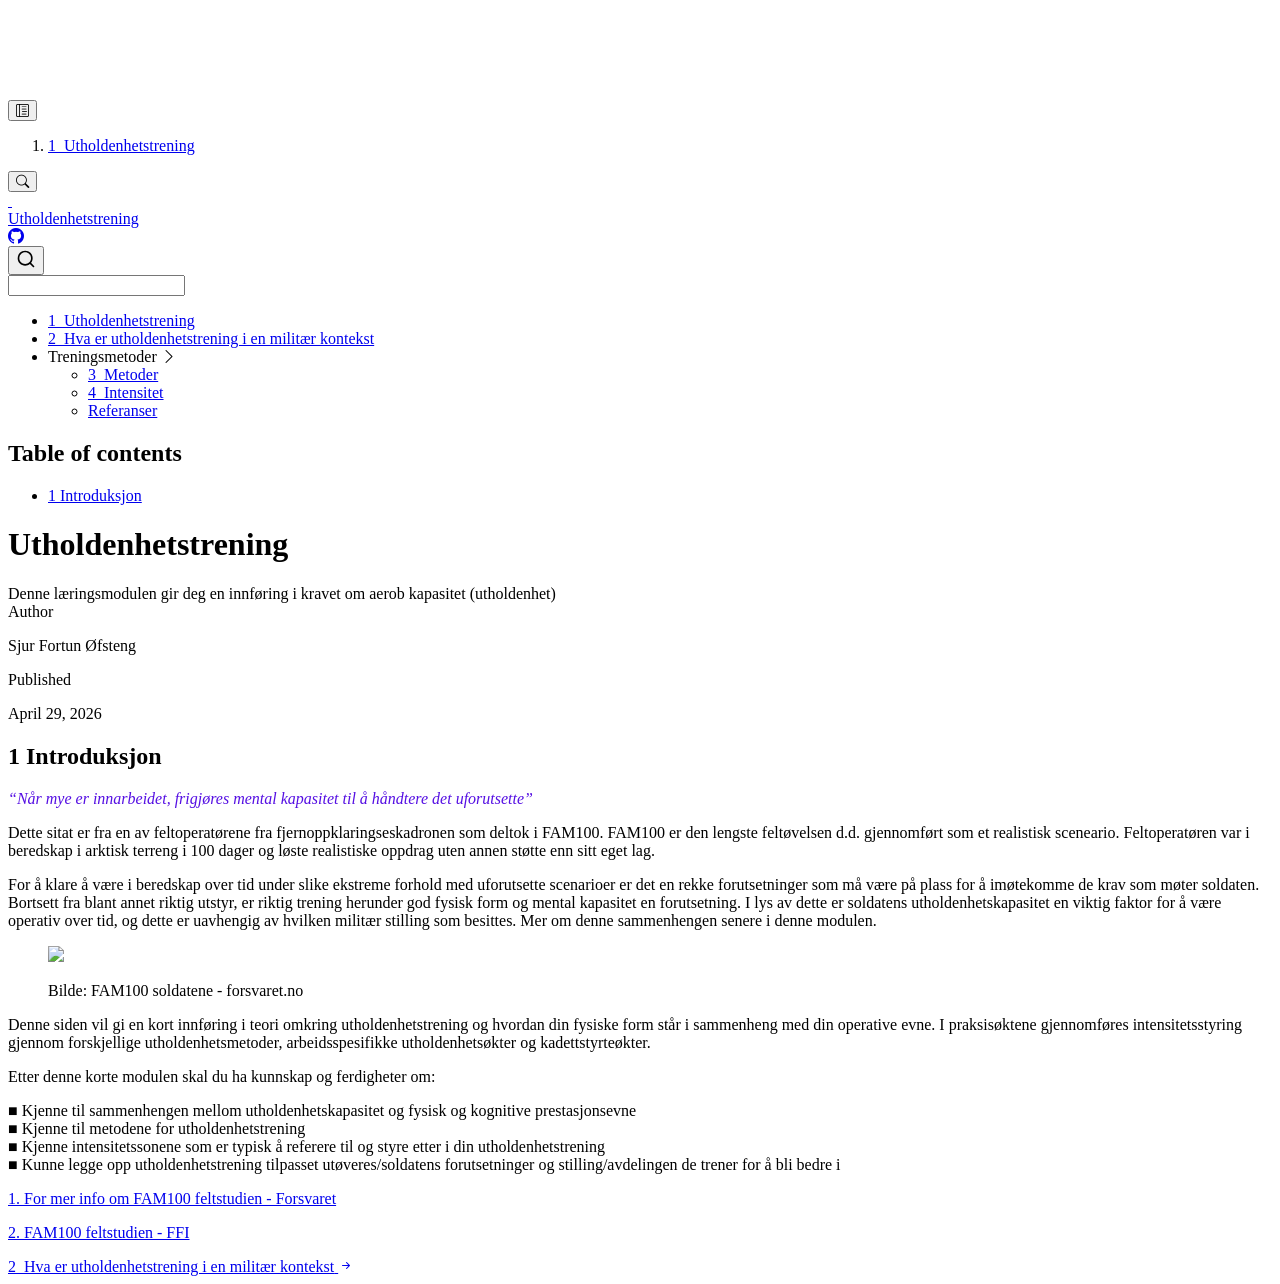
==== commit 27562df7: "update" ====
--- a/_book/index.html
+++ b/_book/index.html
@@ -7,7 +7,7 @@
 <meta name="viewport" content="width=device-width, initial-scale=1.0, user-scalable=yes">
 
 <meta name="author" content="Sjur Fortun Øfsteng">
-<meta name="dcterms.date" content="2026-04-21">
+<meta name="dcterms.date" content="2026-04-29">
 <meta name="description" content="Denne læringsmodulen gir deg en innføring i kravet om aerob kapasitet (utholdenhet)">
 
 <title>Utholdenhetstrening</title>
@@ -156,14 +156,14 @@
  <span class="menu-text"><span class="chapter-number">4</span>&nbsp; <span class="chapter-title">Intensitet</span></span></a>
   </div>
 </li>
-      </ul>
-  </li>
-        <li class="sidebar-item">
+          <li class="sidebar-item">
   <div class="sidebar-item-container"> 
   <a href="./99-referanser.html" class="sidebar-item-text sidebar-link">
  <span class="menu-text">Referanser</span></a>
   </div>
 </li>
+      </ul>
+  </li>
     </ul>
     </div>
 </nav>
@@ -205,7 +205,7 @@
     <div>
     <div class="quarto-title-meta-heading">Published</div>
     <div class="quarto-title-meta-contents">
-      <p class="date">April 21, 2026</p>
+      <p class="date">April 29, 2026</p>
     </div>
   </div>
   
@@ -221,7 +221,7 @@
 <h1 data-number="1"><span class="header-section-number">1</span> Introduksjon</h1>
 <p><span style="color:#550fe3;"><em>“Når mye er innarbeidet, frigjøres mental kapasitet til å håndtere det uforutsette”</em></span></p>
 <p>Dette sitat er fra en av feltoperatørene fra fjernoppklaringseskadronen som deltok i FAM100. FAM100 er den lengste feltøvelsen d.d. gjennomført som et realistisk sceneario. Feltoperatøren var i beredskap i arktisk terreng i 100 dager og løste realistiske oppdrag uten annen støtte enn sitt eget lag.</p>
-<p>For å klare å være i beredskap over tid under slike ekstreme forhold med uforutsette scenarioer er det en rekke forutsetninger som må være på plass for å imøtekomme de krav som møter soldaten. Bortsett fra blant annet riktig utstyr, er riktig trening herunder god fysisk form og mental kapasitet en forutsetning. I lys av dette er soldatens utholdenhetskapasitet en viktig faktor for å være operativ over tid, og dette er uavhengig av stilling. Mer om denne sammenhengen senere i denne modulen.</p>
+<p>For å klare å være i beredskap over tid under slike ekstreme forhold med uforutsette scenarioer er det en rekke forutsetninger som må være på plass for å imøtekomme de krav som møter soldaten. Bortsett fra blant annet riktig utstyr, er riktig trening herunder god fysisk form og mental kapasitet en forutsetning. I lys av dette er soldatens utholdenhetskapasitet en viktig faktor for å være operativ over tid, og dette er uavhengig av hvilken militær stilling som besittes. Mer om denne sammenhengen senere i denne modulen.</p>
 <div class="quarto-figure quarto-figure-center">
 <figure class="figure">
 <p><img src="./resources/feltope.jpg" class="img-fluid figure-img"></p>
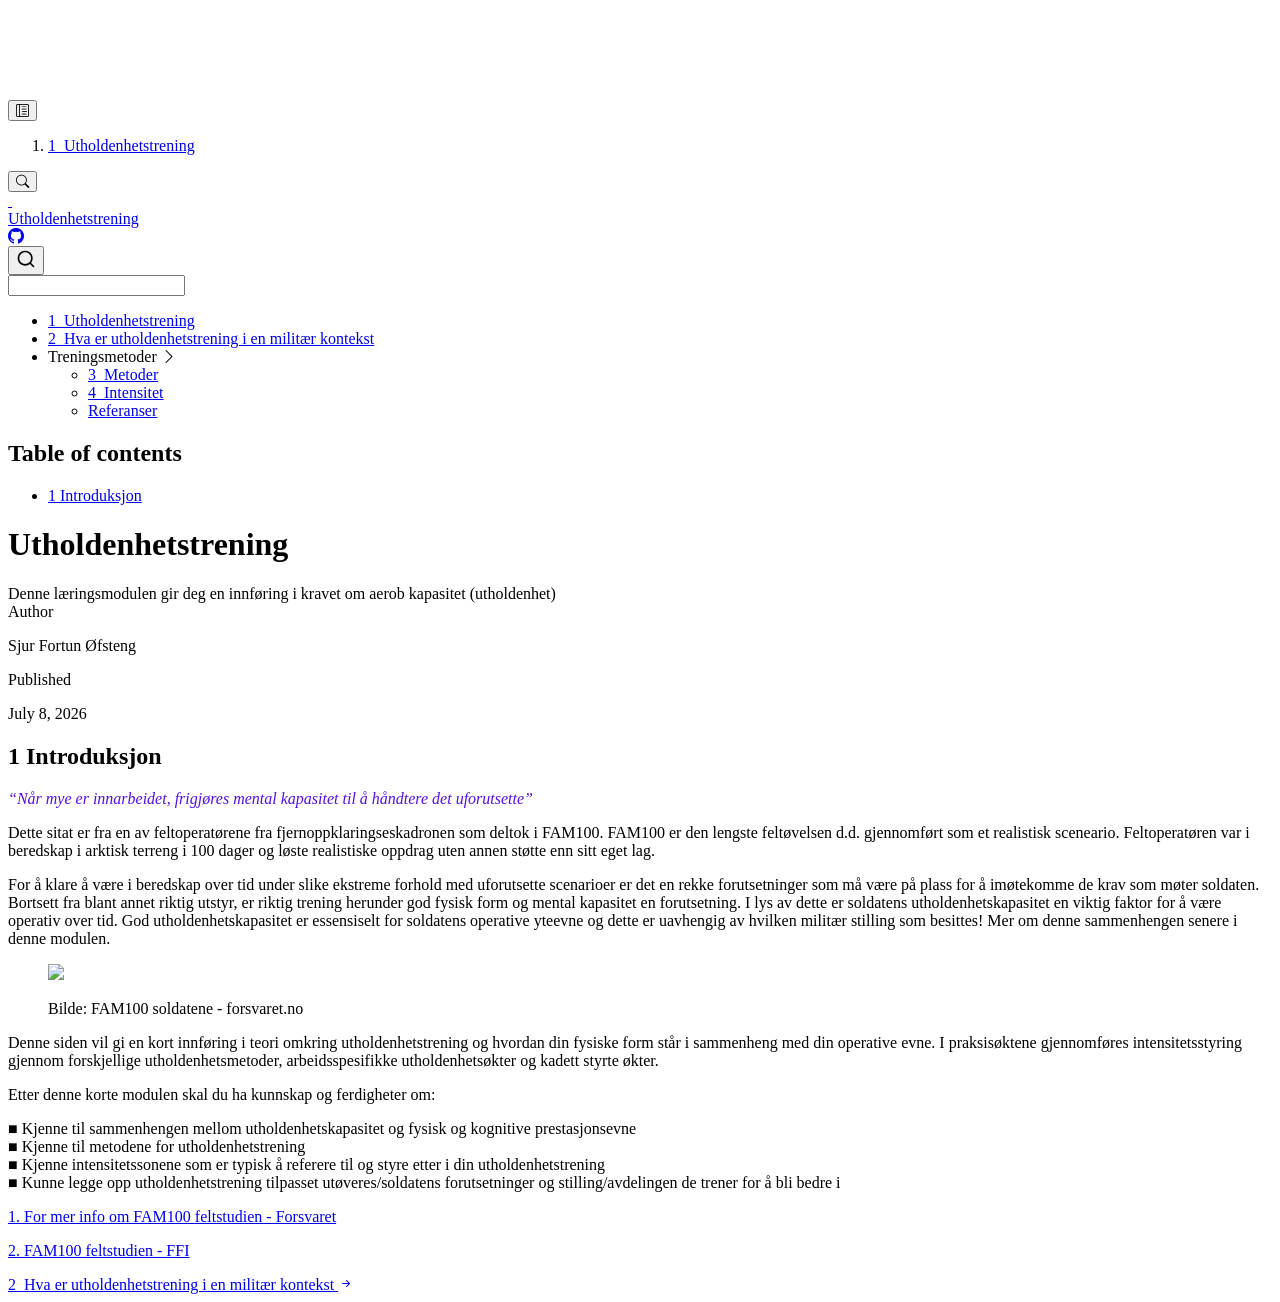
==== commit 58aa0d11: "update for pub" ====
--- a/_book/index.html
+++ b/_book/index.html
@@ -2,12 +2,12 @@
 <html xmlns="http://www.w3.org/1999/xhtml" lang="en" xml:lang="en"><head>
 
 <meta charset="utf-8">
-<meta name="generator" content="quarto-1.9.36">
+<meta name="generator" content="quarto-1.9.38">
 
 <meta name="viewport" content="width=device-width, initial-scale=1.0, user-scalable=yes">
 
 <meta name="author" content="Sjur Fortun Øfsteng">
-<meta name="dcterms.date" content="2026-04-29">
+<meta name="dcterms.date" content="2026-07-08">
 <meta name="description" content="Denne læringsmodulen gir deg en innføring i kravet om aerob kapasitet (utholdenhet)">
 
 <title>Utholdenhetstrening</title>
@@ -43,9 +43,9 @@
 <script src="site_libs/quarto-html/tippy.umd.min.js"></script>
 <script src="site_libs/quarto-html/anchor.min.js"></script>
 <link href="site_libs/quarto-html/tippy.css" rel="stylesheet">
-<link href="site_libs/quarto-html/quarto-syntax-highlighting-845c23b38eaddc0f92fda52bfe77a8c8.css" rel="stylesheet" class="quarto-color-scheme" id="quarto-text-highlighting-styles">
-<link href="site_libs/quarto-html/quarto-syntax-highlighting-dark-f418161beb48e0141c760e455f12af2c.css" rel="stylesheet" class="quarto-color-scheme quarto-color-alternate" id="quarto-text-highlighting-styles">
-<link href="site_libs/quarto-html/quarto-syntax-highlighting-845c23b38eaddc0f92fda52bfe77a8c8.css" rel="stylesheet" class="quarto-color-scheme-extra" id="quarto-text-highlighting-styles">
+<link href="site_libs/quarto-html/quarto-syntax-highlighting-15634bcf2e68342d4ad2dfa704d543f6.css" rel="stylesheet" class="quarto-color-scheme" id="quarto-text-highlighting-styles">
+<link href="site_libs/quarto-html/quarto-syntax-highlighting-dark-0a6b7249c26820e032cb0bd839ff02b1.css" rel="stylesheet" class="quarto-color-scheme quarto-color-alternate" id="quarto-text-highlighting-styles">
+<link href="site_libs/quarto-html/quarto-syntax-highlighting-15634bcf2e68342d4ad2dfa704d543f6.css" rel="stylesheet" class="quarto-color-scheme-extra" id="quarto-text-highlighting-styles">
 <script src="site_libs/bootstrap/bootstrap.min.js"></script>
 <link href="site_libs/bootstrap/bootstrap-icons.css" rel="stylesheet">
 <link href="site_libs/bootstrap/bootstrap-ff80848c169890430d289e171b84836f.min.css" rel="stylesheet" append-hash="true" class="quarto-color-scheme" id="quarto-bootstrap" data-mode="light">
@@ -205,7 +205,7 @@
     <div>
     <div class="quarto-title-meta-heading">Published</div>
     <div class="quarto-title-meta-contents">
-      <p class="date">April 29, 2026</p>
+      <p class="date">July 8, 2026</p>
     </div>
   </div>
   
@@ -221,14 +221,14 @@
 <h1 data-number="1"><span class="header-section-number">1</span> Introduksjon</h1>
 <p><span style="color:#550fe3;"><em>“Når mye er innarbeidet, frigjøres mental kapasitet til å håndtere det uforutsette”</em></span></p>
 <p>Dette sitat er fra en av feltoperatørene fra fjernoppklaringseskadronen som deltok i FAM100. FAM100 er den lengste feltøvelsen d.d. gjennomført som et realistisk sceneario. Feltoperatøren var i beredskap i arktisk terreng i 100 dager og løste realistiske oppdrag uten annen støtte enn sitt eget lag.</p>
-<p>For å klare å være i beredskap over tid under slike ekstreme forhold med uforutsette scenarioer er det en rekke forutsetninger som må være på plass for å imøtekomme de krav som møter soldaten. Bortsett fra blant annet riktig utstyr, er riktig trening herunder god fysisk form og mental kapasitet en forutsetning. I lys av dette er soldatens utholdenhetskapasitet en viktig faktor for å være operativ over tid, og dette er uavhengig av hvilken militær stilling som besittes. Mer om denne sammenhengen senere i denne modulen.</p>
+<p>For å klare å være i beredskap over tid under slike ekstreme forhold med uforutsette scenarioer er det en rekke forutsetninger som må være på plass for å imøtekomme de krav som møter soldaten. Bortsett fra blant annet riktig utstyr, er riktig trening herunder god fysisk form og mental kapasitet en forutsetning. I lys av dette er soldatens utholdenhetskapasitet en viktig faktor for å være operativ over tid. God utholdenhetskapasitet er essensiselt for soldatens operative yteevne og dette er uavhengig av hvilken militær stilling som besittes! Mer om denne sammenhengen senere i denne modulen.</p>
 <div class="quarto-figure quarto-figure-center">
 <figure class="figure">
 <p><img src="./resources/feltope.jpg" class="img-fluid figure-img"></p>
 <figcaption>Bilde: FAM100 soldatene - forsvaret.no</figcaption>
 </figure>
 </div>
-<p>Denne siden vil gi en kort innføring i teori omkring utholdenhetstrening og hvordan din fysiske form står i sammenheng med din operative evne. I praksisøktene gjennomføres intensitetsstyring gjennom forskjellige utholdenhetsmetoder, arbeidsspesifikke utholdenhetsøkter og kadettstyrteøkter.</p>
+<p>Denne siden vil gi en kort innføring i teori omkring utholdenhetstrening og hvordan din fysiske form står i sammenheng med din operative evne. I praksisøktene gjennomføres intensitetsstyring gjennom forskjellige utholdenhetsmetoder, arbeidsspesifikke utholdenhetsøkter og kadett styrte økter.</p>
 <p>Etter denne korte modulen skal du ha kunnskap og ferdigheter om:</p>
 <p>■ Kjenne til sammenhengen mellom utholdenhetskapasitet og fysisk og kognitive prestasjonsevne<br>
 ■ Kjenne til metodene for utholdenhetstrening<br>
